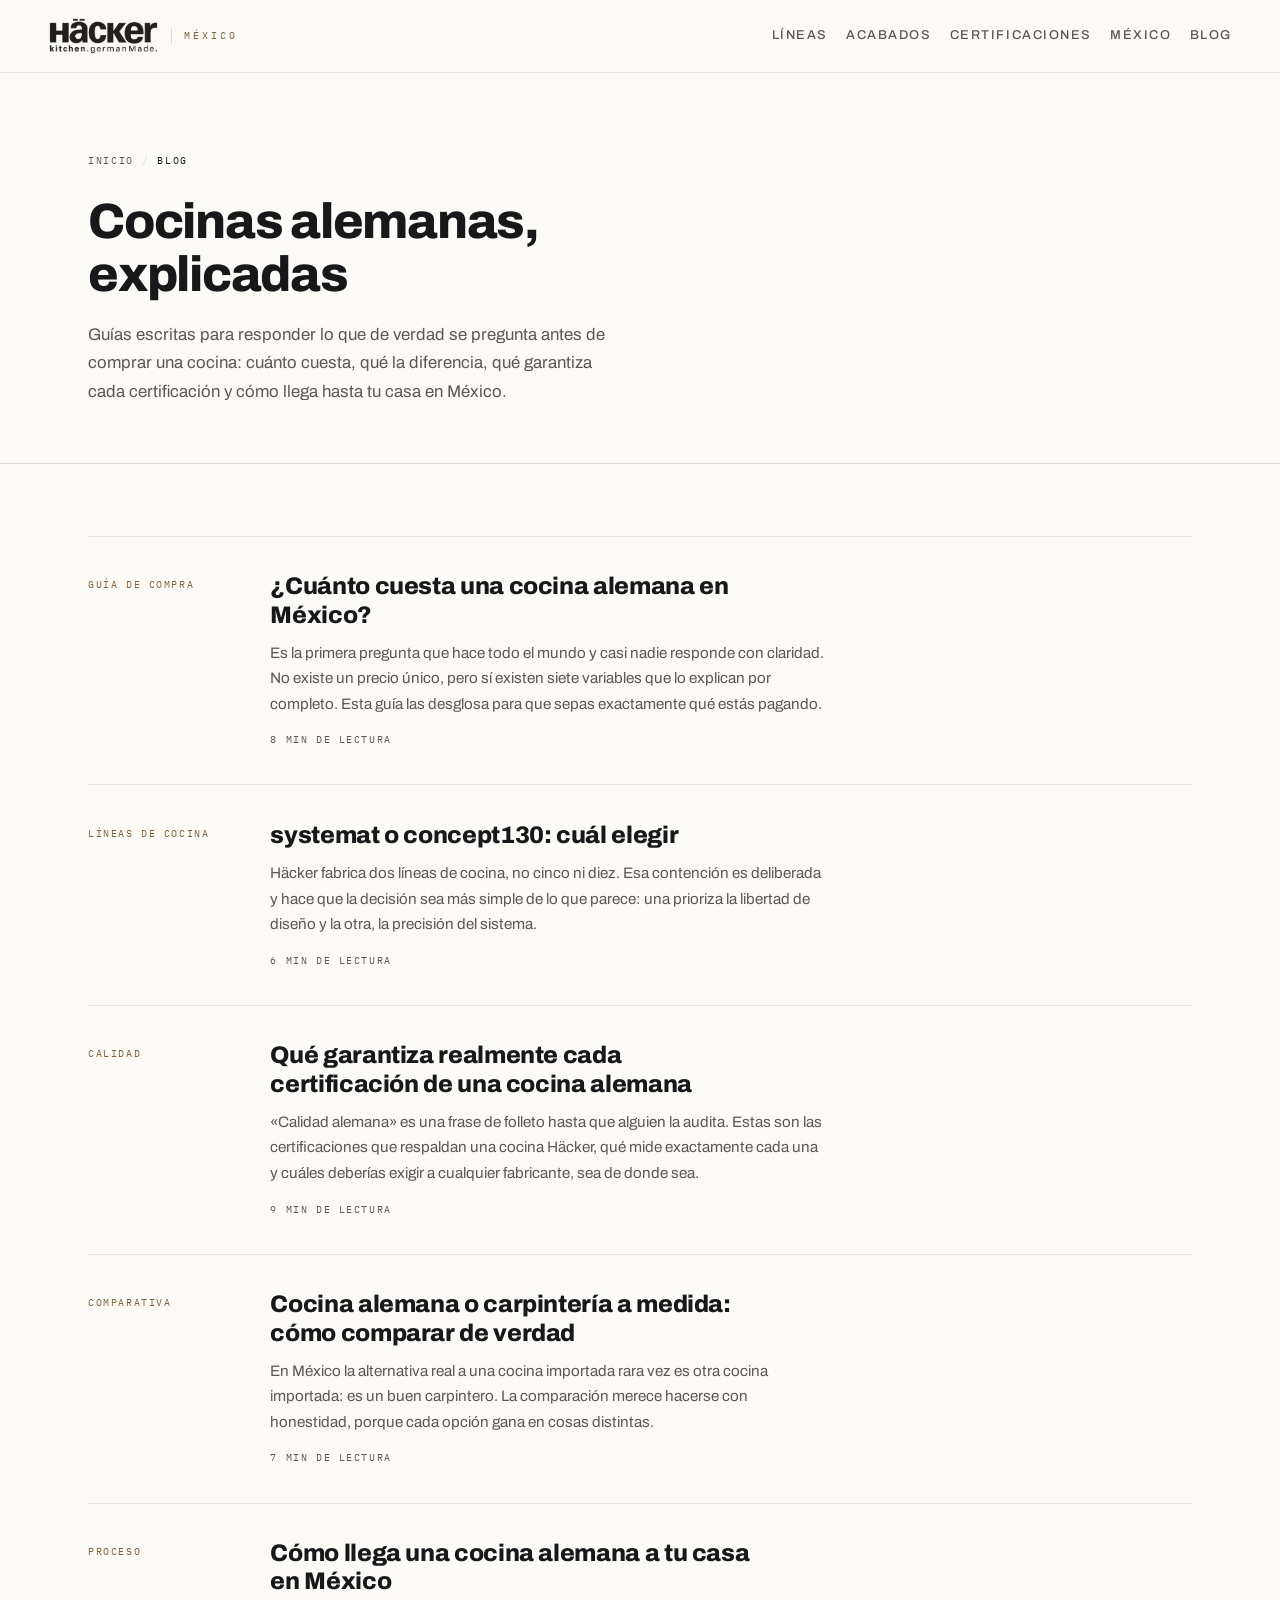
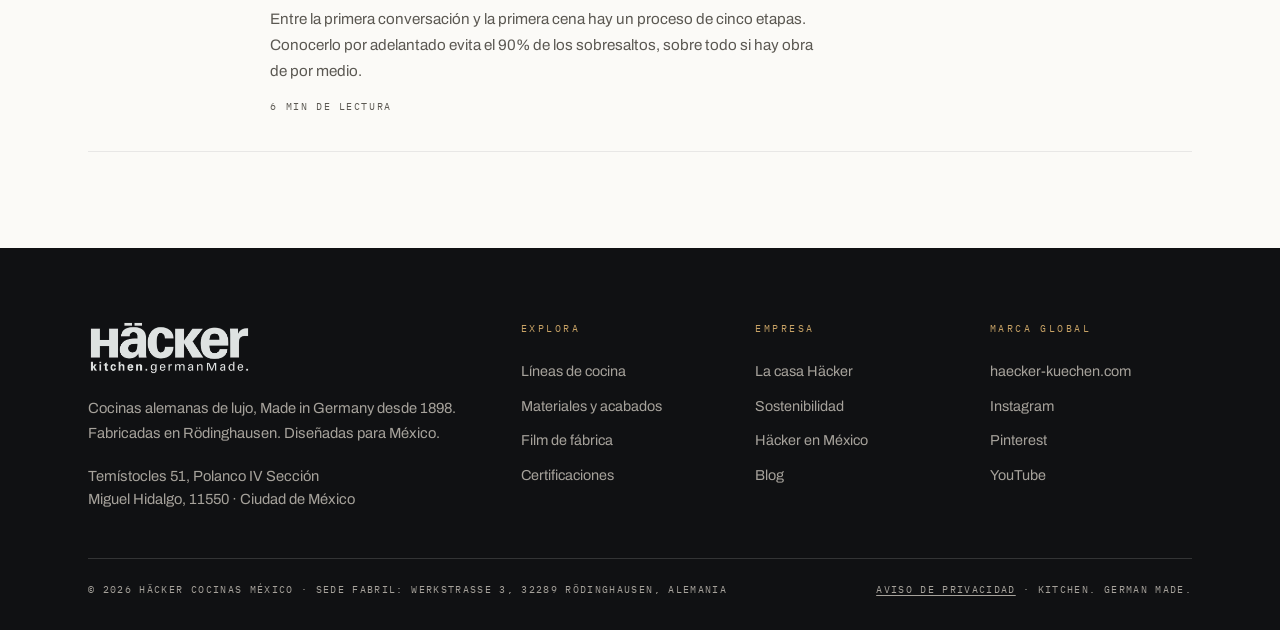
==== blog/index.html @ cb0da263 "0209-1204" ====
<!DOCTYPE html>
<html lang="es-MX">
<head>
  <meta charset="UTF-8">
  <meta name="viewport" content="width=device-width, initial-scale=1.0, viewport-fit=cover">

  <title>Blog | Cocinas alemanas en México — Häcker</title>
  <meta name="description" content="Guías sobre cocinas alemanas en México: precios, systemat vs concept130, certificaciones y el proceso de importación e instalación.">
  <meta name="robots" content="index, follow, max-image-preview:large, max-snippet:-1">
  <meta name="author" content="Häcker Cocinas México">
  <meta name="theme-color" content="#FBFAF7">
  <link rel="canonical" href="https://www.hackerkitchen.com.mx/blog/">
  <link rel="alternate" hreflang="es-MX" href="https://www.hackerkitchen.com.mx/blog/">

  <meta property="og:type" content="article">
  <meta property="og:locale" content="es_MX">
  <meta property="og:site_name" content="Häcker Cocinas México">
  <meta property="og:title" content="Blog | Cocinas alemanas en México — Häcker">
  <meta property="og:description" content="Guías sobre cocinas alemanas en México: precios, systemat vs concept130, certificaciones y el proceso de importación e instalación.">
  <meta property="og:url" content="https://www.hackerkitchen.com.mx/blog/">
  <meta property="og:image" content="https://www.hackerkitchen.com.mx/assets/images/av5015_sandbeige_breccia_imperiale_1700x1200.jpg">
  <meta property="og:image:alt" content="Cocina alemana Häcker en beige arena con encimera de piedra">
  <meta name="twitter:card" content="summary_large_image">
  <meta name="twitter:title" content="Blog | Cocinas alemanas en México — Häcker">
  <meta name="twitter:description" content="Guías sobre cocinas alemanas en México: precios, systemat vs concept130, certificaciones y el proceso de importación e instalación.">
  <meta name="twitter:image" content="https://www.hackerkitchen.com.mx/assets/images/av5015_sandbeige_breccia_imperiale_1700x1200.jpg">

  <link rel="preconnect" href="https://fonts.googleapis.com">
  <link rel="preconnect" href="https://fonts.gstatic.com" crossorigin>
  <link rel="preload" as="style" href="https://fonts.googleapis.com/css2?family=Archivo:wght@400;500;700;800&family=Cormorant+Garamond:ital,wght@1,500&family=IBM+Plex+Mono:wght@400;500&display=swap">
  <link rel="stylesheet" media="print" onload="this.media='all';this.onload=null" href="https://fonts.googleapis.com/css2?family=Archivo:wght@400;500;700;800&family=Cormorant+Garamond:ital,wght@1,500&family=IBM+Plex+Mono:wght@400;500&display=swap">
  <noscript><link rel="stylesheet" href="https://fonts.googleapis.com/css2?family=Archivo:wght@400;500;700;800&family=Cormorant+Garamond:ital,wght@1,500&family=IBM+Plex+Mono:wght@400;500&display=swap"></noscript>
  <link rel="stylesheet" href="/css/styles.css">

  <link rel="icon" href="/favicon.ico" sizes="32x32">
  <link rel="icon" type="image/svg+xml" href="/assets/icons/favicon.svg">
  <link rel="apple-touch-icon" href="/apple-touch-icon.png">
  <link rel="manifest" href="/site.webmanifest">

  <script type="application/ld+json">
  {
    "@context": "https://schema.org",
    "@graph": [
      {
        "@type": "Blog",
        "@id": "https://www.hackerkitchen.com.mx/blog/#blog",
        "url": "https://www.hackerkitchen.com.mx/blog/",
        "name": "Blog · Häcker Cocinas México",
        "description": "Guías sobre cocinas alemanas en México: precios, líneas, certificaciones, comparativas y proceso de importación e instalación.",
        "inLanguage": "es-MX",
        "publisher": {
          "@id": "https://www.hackerkitchen.com.mx/#organizacion"
        },
        "blogPost": [
          {
            "@type": "BlogPosting",
            "@id": "https://www.hackerkitchen.com.mx/blog/cuanto-cuesta-una-cocina-alemana-en-mexico.html#articulo",
            "headline": "¿Cuánto cuesta una cocina alemana en México?",
            "description": "Los 7 factores que fijan el precio de una cocina alemana en México: frentes, cuerpos, herrajes, encimera, electrodomésticos e instalación.",
            "datePublished": "2026-07-17",
            "url": "https://www.hackerkitchen.com.mx/blog/cuanto-cuesta-una-cocina-alemana-en-mexico.html"
          },
          {
            "@type": "BlogPosting",
            "@id": "https://www.hackerkitchen.com.mx/blog/systemat-o-concept130.html#articulo",
            "headline": "systemat o concept130: cuál elegir",
            "description": "systemat es la línea arquitectónica de máxima personalización; concept130 se planifica sobre retícula de 130 mm. Comparación de las dos líneas Häcker.",
            "datePublished": "2026-07-17",
            "url": "https://www.hackerkitchen.com.mx/blog/systemat-o-concept130.html"
          },
          {
            "@type": "BlogPosting",
            "@id": "https://www.hackerkitchen.com.mx/blog/certificaciones-cocina-alemana.html#articulo",
            "headline": "Qué garantiza realmente cada certificación de una cocina alemana",
            "description": "ISO 9001, TÜV GS, Goldenes M, RAL Made in Germany, PEFC, PURemission. Qué mide cada sello, quién lo emite y por qué importa al comprar una cocina en México.",
            "datePublished": "2026-07-17",
            "url": "https://www.hackerkitchen.com.mx/blog/certificaciones-cocina-alemana.html"
          },
          {
            "@type": "BlogPosting",
            "@id": "https://www.hackerkitchen.com.mx/blog/cocina-alemana-vs-carpinteria-a-medida.html#articulo",
            "headline": "Cocina alemana o carpintería a medida: cómo comparar de verdad",
            "description": "Cocina modular alemana certificada o carpintería a medida en México: precisión, materiales, plazos y garantía. Cuándo conviene cada una.",
            "datePublished": "2026-07-17",
            "url": "https://www.hackerkitchen.com.mx/blog/cocina-alemana-vs-carpinteria-a-medida.html"
          },
          {
            "@type": "BlogPosting",
            "@id": "https://www.hackerkitchen.com.mx/blog/proceso-cocina-alemana-mexico.html#articulo",
            "headline": "Cómo llega una cocina alemana a tu casa en México",
            "description": "Las cinco etapas de un proyecto de cocina Häcker en México: asesoría y diseño 3D, pedido, fabricación en Alemania, importación e instalación milimétrica.",
            "datePublished": "2026-07-17",
            "url": "https://www.hackerkitchen.com.mx/blog/proceso-cocina-alemana-mexico.html"
          }
        ]
      },
      {
        "@type": "BreadcrumbList",
        "@id": "https://www.hackerkitchen.com.mx/blog/#migas",
        "itemListElement": [
          {
            "@type": "ListItem",
            "position": 1,
            "name": "Inicio",
            "item": "https://www.hackerkitchen.com.mx/"
          },
          {
            "@type": "ListItem",
            "position": 2,
            "name": "Blog",
            "item": "https://www.hackerkitchen.com.mx/blog/"
          }
        ]
      }
    ]
  }
  </script>
</head>

<body>

  <a class="skip-link" href="#contenido">Saltar al contenido</a>

  <header class="site-header is-scrolled" id="siteHeader">
    <div class="site-header__inner">
      <a class="brand" href="/" aria-label="Häcker Cocinas México — inicio">
        <img class="brand__logo" src="/assets/logos/hacker-logo.png" alt="Häcker kitchen. german Made. — logotipo" width="1233" height="423">
        <span class="brand__region mono">MÉXICO</span>
      </a>
      <nav class="site-nav" id="siteNav" aria-label="Navegación principal">
        <a href="/#lineas">Líneas</a>
        <a href="/#acabados">Acabados</a>
        <a href="/#certificaciones">Certificaciones</a>
        <a href="/#mexico">México</a>
        <a href="/blog/">Blog</a>
      </nav>
      <a class="btn btn--ink site-header__cta" href="/#contacto">Agenda tu asesoría</a>
      <button class="nav-toggle" id="navToggle" aria-label="Abrir menú" aria-expanded="false" aria-controls="siteNav">
        <span></span><span></span>
      </button>
    </div>
  </header>

  <main id="contenido">

    <section class="blog-head">
      <div class="wrap">
        <nav aria-label="Ruta de navegación">
          <ol class="breadcrumbs">
            <li><a href="/">Inicio</a></li>
            <li><span aria-current="page">Blog</span></li>
          </ol>
        </nav>
        <h1 class="blog-head__title">Cocinas alemanas, explicadas</h1>
        <p class="blog-head__lead">
          Guías escritas para responder lo que de verdad se pregunta antes de comprar una cocina:
          cuánto cuesta, qué la diferencia, qué garantiza cada certificación y cómo llega hasta
          tu casa en México.
        </p>
      </div>
    </section>

    <section class="blog-list">
      <div class="wrap">
        <div class="blog-list__grid">
          <article class="entry">
            <p class="entry__meta">GUÍA DE COMPRA</p>
            <div>
              <h2 class="entry__title"><a href="/blog/cuanto-cuesta-una-cocina-alemana-en-mexico.html">¿Cuánto cuesta una cocina alemana en México?</a></h2>
              <p class="entry__desc">Es la primera pregunta que hace todo el mundo y casi nadie responde con claridad. No existe un precio único, pero sí existen siete variables que lo explican por completo. Esta guía las desglosa para que sepas exactamente qué estás pagando.</p>
              <p class="entry__read">8 min de lectura</p>
            </div>
          </article>
          <article class="entry">
            <p class="entry__meta">LÍNEAS DE COCINA</p>
            <div>
              <h2 class="entry__title"><a href="/blog/systemat-o-concept130.html">systemat o concept130: cuál elegir</a></h2>
              <p class="entry__desc">Häcker fabrica dos líneas de cocina, no cinco ni diez. Esa contención es deliberada y hace que la decisión sea más simple de lo que parece: una prioriza la libertad de diseño y la otra, la precisión del sistema.</p>
              <p class="entry__read">6 min de lectura</p>
            </div>
          </article>
          <article class="entry">
            <p class="entry__meta">CALIDAD</p>
            <div>
              <h2 class="entry__title"><a href="/blog/certificaciones-cocina-alemana.html">Qué garantiza realmente cada certificación de una cocina alemana</a></h2>
              <p class="entry__desc">«Calidad alemana» es una frase de folleto hasta que alguien la audita. Estas son las certificaciones que respaldan una cocina Häcker, qué mide exactamente cada una y cuáles deberías exigir a cualquier fabricante, sea de donde sea.</p>
              <p class="entry__read">9 min de lectura</p>
            </div>
          </article>
          <article class="entry">
            <p class="entry__meta">COMPARATIVA</p>
            <div>
              <h2 class="entry__title"><a href="/blog/cocina-alemana-vs-carpinteria-a-medida.html">Cocina alemana o carpintería a medida: cómo comparar de verdad</a></h2>
              <p class="entry__desc">En México la alternativa real a una cocina importada rara vez es otra cocina importada: es un buen carpintero. La comparación merece hacerse con honestidad, porque cada opción gana en cosas distintas.</p>
              <p class="entry__read">7 min de lectura</p>
            </div>
          </article>
          <article class="entry">
            <p class="entry__meta">PROCESO</p>
            <div>
              <h2 class="entry__title"><a href="/blog/proceso-cocina-alemana-mexico.html">Cómo llega una cocina alemana a tu casa en México</a></h2>
              <p class="entry__desc">Entre la primera conversación y la primera cena hay un proceso de cinco etapas. Conocerlo por adelantado evita el 90% de los sobresaltos, sobre todo si hay obra de por medio.</p>
              <p class="entry__read">6 min de lectura</p>
            </div>
          </article>
        </div>
      </div>
    </section>

  </main>

  <footer class="site-footer">
    <div class="wrap">
      <div class="site-footer__top">
        <div class="site-footer__brand">
          <img class="site-footer__logo" src="/assets/logos/hacker-logo.png" alt="Häcker kitchen. german Made. — logotipo" loading="lazy" width="1233" height="423">
          <p>Cocinas alemanas de lujo, Made in Germany desde 1898.<br>Fabricadas en Rödinghausen. Diseñadas para México.</p>
          <p class="site-footer__address">Temístocles 51, Polanco IV Sección<br>Miguel Hidalgo, 11550 · Ciudad de México</p>
        </div>
        <nav class="site-footer__nav" aria-label="Navegación de pie de página">
          <div>
            <p class="mono footer-label">EXPLORA</p>
            <a href="/#lineas">Líneas de cocina</a>
            <a href="/#acabados">Materiales y acabados</a>
            <a href="/#film">Film de fábrica</a>
            <a href="/#certificaciones">Certificaciones</a>
          </div>
          <div>
            <p class="mono footer-label">EMPRESA</p>
            <a href="/#manifiesto">La casa Häcker</a>
            <a href="/#sostenibilidad">Sostenibilidad</a>
            <a href="/#mexico">Häcker en México</a>
            <a href="/blog/">Blog</a>
          </div>
          <div>
            <p class="mono footer-label">MARCA GLOBAL</p>
            <a href="https://www.haecker-kuechen.com/es/" target="_blank" rel="noopener">haecker-kuechen.com</a>
            <a href="https://www.instagram.com/haeckerkuechen/" target="_blank" rel="noopener">Instagram</a>
            <a href="https://www.pinterest.de/haeckerkuechen/" target="_blank" rel="noopener">Pinterest</a>
            <a href="https://www.youtube.com/channel/UCLhVb-wuSguLFLpVPP7nQXw" target="_blank" rel="noopener">YouTube</a>
          </div>
        </nav>
      </div>
      <div class="site-footer__bottom">
        <p class="mono">© <span id="year">2026</span> HÄCKER COCINAS MÉXICO · SEDE FABRIL: WERKSTRASSE 3, 32289 RÖDINGHAUSEN, ALEMANIA</p>
        <p class="mono"><a href="/aviso-de-privacidad.html">AVISO DE PRIVACIDAD</a> · KITCHEN. GERMAN MADE.</p>
      </div>
    </div>
  </footer>

  <script src="/js/main.js" defer></script>
</body>
</html>
---- css/styles.css ----
/* ==========================================================================
   HÄCKER COCINAS MÉXICO — Sistema de diseño v2 «Showroom»
   Base blanca y aérea como la marca. El video, el film y el footer son
   los únicos momentos oscuros. Un solo acento: bronce systemat.
   Tipos: Archivo (titulares/texto) · Cormorant Garamond (una voz editorial)
          · IBM Plex Mono (datos técnicos)
   ========================================================================== */

:root {
  --paper: #FBFAF7;
  --porcelain: #F1EDE6;
  --carbon: #101113;
  --carbon-soft: #17181B;
  --ink: #17181A;
  --ink-soft: #5B5852;
  --bronze: #9C7A4B;
  --bronze-deep: #7E6139;
  --text-light: #ECE9E3;
  --text-light-dim: #A6A29B;
  --line: rgba(23, 24, 26, 0.14);
  --line-soft: rgba(23, 24, 26, 0.08);
  --line-dark: rgba(236, 233, 227, 0.16);

  --font-display: "Archivo", "Helvetica Neue", Arial, sans-serif;
  --font-serif: "Cormorant Garamond", Georgia, serif;
  --font-mono: "IBM Plex Mono", "Courier New", monospace;

  --wrap: 1200px;
  --gutter: clamp(1.25rem, 4vw, 3rem);
  --header-h: 72px;

  --ease-out: cubic-bezier(0.19, 1, 0.22, 1);
}

/* ---------- Reset ---------- */
*, *::before, *::after { box-sizing: border-box; margin: 0; padding: 0; }

html {
  scroll-behavior: smooth;
  scroll-padding-top: calc(var(--header-h) + 16px);
  -webkit-text-size-adjust: 100%;
}

body {
  background: var(--paper);
  color: var(--ink);
  font-family: var(--font-display);
  font-weight: 400;
  font-size: 1rem;
  line-height: 1.7;
  overflow-x: hidden;
}

img, video { max-width: 100%; display: block; height: auto; }
a { color: inherit; text-decoration: none; }
button { font: inherit; color: inherit; background: none; border: none; cursor: pointer; }
ul { list-style: none; }

/* Anillo de doble capa: el halo claro garantiza visibilidad sobre
   fotogramas de video y fotos de tono medio (WCAG 1.4.11 / 2.4.7) */
:focus-visible {
  outline: 2px solid var(--bronze-deep);
  outline-offset: 3px;
  box-shadow: 0 0 0 5px rgba(251, 250, 247, 0.95);
}

/* Sobre superficies oscuras el halo se invierte */
.hero :focus-visible,
.film :focus-visible,
.site-footer :focus-visible {
  outline-color: #C9A567;
  box-shadow: 0 0 0 5px rgba(16, 17, 19, 0.9);
}

/* Utilidad para texto solo de lectores de pantalla */
.sr-only {
  position: absolute;
  width: 1px;
  height: 1px;
  padding: 0;
  margin: -1px;
  overflow: hidden;
  clip: rect(0 0 0 0);
  clip-path: inset(50%);
  white-space: nowrap;
  border: 0;
}

/* Enlace de salto al contenido (WCAG 2.4.1) */
.skip-link {
  position: absolute;
  left: -9999px;
  top: 0;
  z-index: 200;
  background: var(--ink);
  color: var(--paper);
  padding: 0.9rem 1.4rem;
  font-family: var(--font-mono);
  font-size: 0.7rem;
  letter-spacing: 0.14em;
  text-transform: uppercase;
}

.skip-link:focus { left: 0; }

::selection { background: var(--ink); color: var(--paper); }

.mono {
  font-family: var(--font-mono);
  letter-spacing: 0.08em;
}

/* ---------- Header ---------- */
.site-header {
  position: fixed;
  top: 0;
  left: 0;
  right: 0;
  z-index: 100;
  background: rgba(251, 250, 247, 0.92);
  backdrop-filter: blur(12px);
  -webkit-backdrop-filter: blur(12px);
  border-bottom: 1px solid var(--line-soft);
  transition: box-shadow 0.35s ease;
}

.site-header.is-scrolled {
  box-shadow: 0 1px 0 var(--line), 0 8px 24px rgba(23, 24, 26, 0.05);
}

.site-header__inner {
  max-width: calc(var(--wrap) + 6rem);
  margin: 0 auto;
  padding: 0 var(--gutter);
  height: var(--header-h);
  display: flex;
  align-items: center;
  gap: 2rem;
}

.brand {
  display: flex;
  align-items: center;
  gap: 0.75rem;
}

.brand__logo {
  width: auto;
  height: 38px;
  /* El logo es negro sobre blanco: multiply funde el fondo con el header claro */
  mix-blend-mode: multiply;
}

.brand__region {
  font-size: 0.62rem;
  letter-spacing: 0.3em;
  color: var(--bronze-deep);
  border-left: 1px solid var(--line);
  padding-left: 0.75rem;
}

.site-nav {
  display: flex;
  gap: 1.8rem;
  margin-left: auto;
}

.site-nav a {
  font-size: 0.8rem;
  font-weight: 500;
  letter-spacing: 0.12em;
  text-transform: uppercase;
  color: var(--ink-soft);
  transition: color 0.25s ease;
  position: relative;
  padding: 0.3rem 0;
}

.site-nav a::after {
  content: "";
  position: absolute;
  left: 0;
  bottom: 0;
  width: 100%;
  height: 1px;
  background: var(--ink);
  transform: scaleX(0);
  transform-origin: right;
  transition: transform 0.35s var(--ease-out);
}

.site-nav a:hover { color: var(--ink); }
.site-nav a:hover::after { transform: scaleX(1); transform-origin: left; }

.nav-toggle {
  display: none;
  width: 44px;
  height: 44px;
  flex-direction: column;
  justify-content: center;
  align-items: center;
  gap: 7px;
  margin-left: auto;
}

.nav-toggle span {
  display: block;
  width: 24px;
  height: 2px;
  background: var(--ink);
  transition: transform 0.3s ease;
}

.nav-toggle[aria-expanded="true"] span:first-child { transform: translateY(4.5px) rotate(45deg); }
.nav-toggle[aria-expanded="true"] span:last-child { transform: translateY(-4.5px) rotate(-45deg); }

/* ---------- Botones ---------- */
.btn {
  display: inline-flex;
  align-items: center;
  justify-content: center;
  gap: 0.6rem;
  padding: 0.98rem 2rem;
  font-size: 0.78rem;
  font-weight: 700;
  letter-spacing: 0.15em;
  text-transform: uppercase;
  border: 1px solid transparent;
  transition: background 0.35s ease, color 0.35s ease, border-color 0.35s ease, transform 0.4s var(--ease-out);
  white-space: nowrap;
}

.btn--ink { background: var(--ink); color: var(--paper); }
.btn--ink:hover { background: var(--bronze-deep); transform: translateY(-2px); }

.btn--light { background: var(--paper); color: var(--ink); }
.btn--light:hover { background: #fff; transform: translateY(-2px); }

.btn--outline-ink { border-color: var(--line); color: var(--ink); }
.btn--outline-ink:hover { border-color: var(--ink); background: var(--porcelain); transform: translateY(-2px); }

.btn--outline-light { border-color: rgba(251, 250, 247, 0.5); color: var(--paper); }
.btn--outline-light:hover { border-color: var(--paper); background: rgba(251, 250, 247, 0.12); transform: translateY(-2px); }

.btn svg { transition: transform 0.4s var(--ease-out); }
.btn:hover svg { transform: translateX(3px); }

.btn--lg { padding: 1.1rem 2.4rem; }

.site-header__cta { padding: 0.65rem 1.3rem; font-size: 0.72rem; }

/* ---------- Hero · proceso Häcker ---------- */
.hero {
  --hero-progress: 0;
  position: relative;
  margin-top: var(--header-h);
  isolation: isolate;
  background: #0c0d0e;
}

.hero__track { height: 470vh; }

.hero__pin {
  position: sticky;
  top: var(--header-h);
  height: calc(100svh - var(--header-h));
  min-height: 620px;
  overflow: hidden;
  background: #0c0d0e;
  color: var(--paper);
}

.hero__media {
  position: absolute;
  inset: 0;
  z-index: 0;
  overflow: hidden;
  background: #0c0d0e;
}

.hero__scene {
  position: absolute;
  inset: 0;
  opacity: 0;
  will-change: opacity, transform, clip-path;
  transform: scale(1.018);
  transform-origin: center center;
}

.hero__scene:first-child { opacity: 1; }

.hero__scene img {
  width: 100%;
  height: 100%;
  object-fit: cover;
  object-position: center center;
}

.hero__scrim {
  position: absolute;
  inset: 0;
  z-index: 1;
  pointer-events: none;
  background:
    linear-gradient(90deg, rgba(7, 8, 9, calc(0.79 - var(--hero-final, 0) * 0.10)) 0%, rgba(7, 8, 9, calc(0.46 - var(--hero-final, 0) * 0.08)) 24%, rgba(7, 8, 9, 0.08) 52%, rgba(7, 8, 9, 0.10) 100%),
    linear-gradient(0deg, rgba(7, 8, 9, calc(0.42 - var(--hero-final, 0) * 0.06)) 0%, rgba(7, 8, 9, 0.04) 43%, rgba(7, 8, 9, 0.08) 100%);
}

.hero__story {
  position: absolute;
  z-index: 3;
  left: max(calc(var(--gutter) + 6.75rem), calc((100vw - var(--wrap)) / 2 + 7rem));
  bottom: clamp(4.2rem, 9vh, 6.5rem);
  width: min(43rem, calc(100vw - 18rem));
  min-height: 15rem;
  pointer-events: none;
}

.hero__copy {
  position: absolute;
  left: 0;
  bottom: 0;
  width: 100%;
  opacity: 0;
  transform: translateY(22px);
  visibility: hidden;
  transition: opacity 0.5s var(--ease-out), transform 0.6s var(--ease-out), visibility 0.5s;
}

.hero__copy.is-active {
  opacity: 1;
  transform: none;
  visibility: visible;
  pointer-events: auto;
}

.hero__eyebrow {
  display: flex;
  align-items: center;
  gap: 0.8rem;
  margin-bottom: 1.25rem;
  font-size: 0.66rem;
  letter-spacing: 0.24em;
  color: rgba(251, 250, 247, 0.9);
}

.hero__eyebrow::before {
  content: "";
  width: 30px;
  height: 1px;
  background: rgba(251, 250, 247, 0.62);
}

.hero__title {
  max-width: 12.5ch;
  color: #fff;
  font-family: var(--font-serif);
  font-size: clamp(3.1rem, 5.3vw, 5.6rem);
  line-height: 0.94;
  font-weight: 500;
  letter-spacing: -0.035em;
  text-wrap: balance;
}

.hero__title em {
  display: block;
  margin-top: 0.08em;
  color: #fff;
  font-style: italic;
  font-weight: 500;
  letter-spacing: -0.018em;
}

.hero__actions {
  margin-top: 2rem;
  display: flex;
  gap: 0.9rem;
  pointer-events: auto;
}

/* Rail editorial de las cuatro etapas */
.hero__steps {
  position: absolute;
  z-index: 4;
  left: max(var(--gutter), calc((100vw - var(--wrap)) / 2));
  top: 50%;
  transform: translateY(-50%);
  width: 5.1rem;
  display: flex;
  flex-direction: column;
  gap: 0;
  list-style: none;
}

.hero__steps li {
  position: relative;
  min-height: 5.2rem;
  padding: 0 0 1.1rem 1.05rem;
  border-left: 1px solid rgba(251, 250, 247, 0.22);
  color: rgba(251, 250, 247, 0.38);
  transition: color 0.35s ease, border-color 0.35s ease;
}

.hero__steps li:last-child { min-height: 2.9rem; }

.hero__steps li::before {
  content: "";
  position: absolute;
  left: -4px;
  top: 0.55rem;
  width: 7px;
  height: 7px;
  border-radius: 50%;
  border: 1px solid currentColor;
  background: transparent;
  transition: background 0.35s ease, transform 0.35s var(--ease-out), color 0.35s ease;
}

.hero__steps li span,
.hero__steps li small { display: block; }

.hero__steps li span {
  font-size: 1.25rem;
  line-height: 1.1;
  letter-spacing: 0.04em;
}

.hero__steps li small {
  margin-top: 0.3rem;
  font-size: 0.52rem;
  letter-spacing: 0.18em;
  line-height: 1.2;
}

.hero__steps li.is-done { color: rgba(251, 250, 247, 0.7); }
.hero__steps li.is-active {
  color: #fff;
  border-left-color: rgba(251, 250, 247, 0.5);
}
.hero__steps li.is-active::before {
  background: #fff;
  transform: scale(1.15);
}

.hero__progress {
  position: absolute;
  z-index: 4;
  left: max(var(--gutter), calc((100vw - var(--wrap)) / 2));
  bottom: 1.35rem;
  font-size: 0.58rem;
  letter-spacing: 0.18em;
  color: rgba(251, 250, 247, 0.72);
}

.hero__progress-sep { margin: 0 0.35rem; opacity: 0.5; }

.hero__cue {
  position: absolute;
  z-index: 4;
  right: max(var(--gutter), calc((100vw - var(--wrap)) / 2));
  bottom: 1.35rem;
  display: flex;
  align-items: center;
  gap: 0.8rem;
  font-size: 0.56rem;
  letter-spacing: 0.22em;
  color: rgba(251, 250, 247, 0.72);
  transition: opacity 0.45s ease;
}

.hero__cue.is-hidden { opacity: 0; }

.hero__cueline {
  position: relative;
  width: 42px;
  height: 1px;
  overflow: hidden;
  background: rgba(251, 250, 247, 0.28);
}

.hero__cueline::after {
  content: "";
  position: absolute;
  inset: 0;
  background: #fff;
  transform: translateX(-100%);
  animation: heroCueLine 1.8s var(--ease-out) infinite;
}

@keyframes heroCueLine {
  0% { transform: translateX(-100%); }
  65%, 100% { transform: translateX(100%); }
}

/* Móvil: assets portrait y recorrido más corto */
@media (max-width: 900px) {
  .hero__track { height: 360svh; }

  .hero__pin {
    min-height: 0;
    height: calc(100svh - var(--header-h));
  }

  .hero__scene img {
    object-position: center center;
  }

  .hero__scrim {
    background:
      linear-gradient(0deg, rgba(7, 8, 9, 0.78) 0%, rgba(7, 8, 9, 0.42) 30%, rgba(7, 8, 9, 0.04) 62%, rgba(7, 8, 9, 0.14) 100%);
  }

  .hero__story {
    left: var(--gutter);
    right: var(--gutter);
    bottom: clamp(4.5rem, 9vh, 6.2rem);
    width: auto;
    min-height: 12rem;
  }

  .hero__title {
    max-width: 10.5ch;
    font-size: clamp(2.65rem, 11.7vw, 4.2rem);
    line-height: 0.94;
  }

  .hero__eyebrow {
    margin-bottom: 0.9rem;
    font-size: 0.58rem;
  }

  .hero__steps {
    left: var(--gutter);
    right: var(--gutter);
    top: 1.15rem;
    width: auto;
    transform: none;
    flex-direction: row;
    justify-content: space-between;
    gap: 0.55rem;
  }

  .hero__steps li,
  .hero__steps li:last-child {
    flex: 1;
    min-height: 0;
    padding: 0.72rem 0 0 0;
    border-left: 0;
    border-top: 1px solid rgba(251, 250, 247, 0.22);
  }

  .hero__steps li::before {
    left: 0;
    top: -4px;
  }

  .hero__steps li span { font-size: 0.86rem; }
  .hero__steps li small { font-size: 0.42rem; letter-spacing: 0.12em; }

  .hero__progress {
    left: var(--gutter);
    bottom: 1.2rem;
  }

  .hero__cue {
    right: var(--gutter);
    bottom: 1.2rem;
    font-size: 0;
  }

  .hero__cue::before {
    content: "DESLIZA";
    font-size: 0.5rem;
    letter-spacing: 0.2em;
  }

  .hero__cueline { width: 28px; }
  .hero__actions { margin-top: 1.35rem; }
}

@media (max-width: 560px) {
  .hero__steps li small { display: none; }
  .hero__story { bottom: 4.5rem; }
  .hero__title { font-size: clamp(2.35rem, 11vw, 3.45rem); }
  .hero__actions .btn { width: auto; }
}

/* Movimiento reducido: una sola escena final, sin recorrido artificial */
.hero--reduced .hero__track { height: auto; }
.hero--reduced .hero__pin {
  position: relative;
  top: auto;
  min-height: calc(100svh - var(--header-h));
}
.hero--reduced .hero__scene { opacity: 0 !important; transform: none !important; }
.hero--reduced .hero__scene:last-child { opacity: 1 !important; }
.hero--reduced .hero__cue { display: none; }
.hero--reduced .hero__cueline::after { animation: none; }

/* ---------- Cifras ---------- */
.stats {
  border-bottom: 1px solid var(--line-soft);
  background: var(--paper);
}

.stats__grid {
  display: grid;
  grid-template-columns: repeat(4, 1fr);
}

.stat {
  padding: clamp(2rem, 4vw, 3rem) clamp(1.25rem, 2vw, 1.8rem);
  border-left: 1px solid var(--line-soft);
  display: grid;
  gap: 0.6rem;
  position: relative;
}

.stat::before {
  content: "";
  position: absolute;
  top: -1px;
  left: 0;
  width: 34px;
  height: 2px;
  background: var(--bronze);
  transform: scaleX(0);
  transform-origin: left;
  transition: transform 0.7s var(--ease-out);
}

.stat.is-visible::before { transform: scaleX(1); }
.stat:nth-child(2) { transition-delay: 0.07s; }
.stat:nth-child(3) { transition-delay: 0.14s; }
.stat:nth-child(4) { transition-delay: 0.21s; }
.stat:nth-child(2)::before { transition-delay: 0.2s; }
.stat:nth-child(3)::before { transition-delay: 0.3s; }
.stat:nth-child(4)::before { transition-delay: 0.4s; }

.stat:first-child { border-left: none; }

.stat__num {
  font-size: clamp(1.9rem, 3.4vw, 2.9rem);
  font-weight: 400;
  color: var(--ink);
  letter-spacing: -0.01em;
  line-height: 1;
  font-variant-numeric: tabular-nums;
}

.stat__label {
  font-size: 0.72rem;
  letter-spacing: 0.05em;
  color: var(--ink-soft);
  max-width: 24ch;
}

/* ---------- Estructura de secciones ---------- */
.section { padding: clamp(4.5rem, 9vw, 7.5rem) 0; }

.wrap {
  max-width: var(--wrap);
  margin: 0 auto;
  padding: 0 var(--gutter);
}

.wrap--narrow { max-width: 840px; }

.eyebrow {
  display: inline-flex;
  align-items: center;
  gap: 0.85rem;
  font-size: 0.66rem;
  letter-spacing: 0.28em;
  color: var(--bronze-deep);
  margin-bottom: 1.5rem;
}

.eyebrow::before {
  content: "";
  width: 30px;
  height: 1px;
  background: currentColor;
  opacity: 0.55;
}

.section__title {
  font-weight: 800;
  font-size: clamp(1.8rem, 3.6vw, 2.8rem);
  line-height: 1.12;
  letter-spacing: -0.015em;
  max-width: 24ch;
  text-wrap: balance;
}

.section__lead {
  margin-top: 1.3rem;
  max-width: 42rem;
  color: var(--ink-soft);
  font-size: 1.05rem;
}

.section--porcelain { background: var(--porcelain); }

/* Secciones oscuras (film) */
.film {
  background: var(--carbon);
  color: var(--text-light);
}

.film .section__lead { color: var(--text-light-dim); }
.film .eyebrow { color: #C7A265; }
.film ::selection { background: var(--paper); color: var(--carbon); }

/* Revelado al hacer scroll */
[data-reveal] {
  opacity: 0;
  transform: translateY(22px);
  transition: opacity 0.8s var(--ease-out), transform 0.85s var(--ease-out);
}

[data-reveal].is-visible { opacity: 1; transform: none; }

/* ---------- Manifiesto ---------- */
.manifesto__definition {
  margin-top: 1.4rem;
  max-width: 60ch;
  font-size: 1.05rem;
  color: var(--ink-soft);
}

.manifesto__definition strong { color: var(--ink); font-weight: 700; }

.manifesto__quote {
  position: relative;
  font-family: var(--font-serif);
  font-style: italic;
  font-weight: 500;
  font-size: clamp(1.7rem, 3.5vw, 2.85rem);
  line-height: 1.26;
  max-width: 26ch;
  margin-bottom: clamp(2.5rem, 6vw, 4rem);
  padding-top: 2.2rem;
  text-wrap: balance;
}

.manifesto__quote::before {
  content: "";
  position: absolute;
  top: 0;
  left: 0;
  width: 48px;
  height: 2px;
  background: var(--bronze);
}

.manifesto__quote em { color: var(--bronze-deep); }

.manifesto__grid {
  display: grid;
  grid-template-columns: 1.05fr 1fr;
  gap: clamp(2rem, 5vw, 4.5rem);
  align-items: start;
}

.manifesto__figure img {
  aspect-ratio: 4 / 3;
  object-fit: cover;
}

.manifesto__figure figcaption,
.sustain__figure figcaption {
  font-size: 0.62rem;
  color: var(--ink-soft);
  padding-top: 0.7rem;
  letter-spacing: 0.14em;
}

.manifesto__text p { margin-bottom: 1.2rem; color: var(--ink-soft); }
.manifesto__text strong { color: var(--ink); font-weight: 700; }

.manifesto__values {
  margin-top: 1.8rem;
  border-top: 1px solid var(--line);
}

.manifesto__values li {
  padding: 0.95rem 0;
  border-bottom: 1px solid var(--line);
  color: var(--ink-soft);
  font-size: 0.95rem;
}

.manifesto__values strong {
  display: inline-block;
  color: var(--ink);
  text-transform: uppercase;
  letter-spacing: 0.1em;
  font-size: 0.78rem;
  min-width: 9.5rem;
}

/* ---------- Colecciones ---------- */
.collection-list {
  margin-top: clamp(2.8rem, 6vw, 4.5rem);
  display: grid;
  gap: clamp(3rem, 7vw, 5.5rem);
}

.collection {
  display: grid;
  grid-template-columns: 1.25fr 1fr;
  gap: clamp(1.8rem, 4vw, 3.5rem);
  align-items: center;
}

.collection--flip .collection__media { order: 2; }
.collection--flip .collection__body { order: 1; }

.collection__media {
  display: block;
  overflow: hidden;
}

.collection__media img {
  aspect-ratio: 17 / 12;
  object-fit: cover;
  width: 100%;
  transition: transform 1.3s var(--ease-out);
}

.collection__media:hover img { transform: scale(1.04); }

.collection__index {
  display: inline-flex;
  align-items: center;
  gap: 0.6rem;
  font-size: 0.66rem;
  letter-spacing: 0.2em;
  color: var(--bronze-deep);
  margin-bottom: 1rem;
}

.collection__index::before {
  content: "";
  width: 22px;
  height: 1px;
  background: currentColor;
  opacity: 0.55;
}

.collection__name {
  font-weight: 800;
  font-size: clamp(1.6rem, 3vw, 2.2rem);
  line-height: 1.05;
  letter-spacing: -0.01em;
}

.collection__tag {
  font-family: var(--font-serif);
  font-style: italic;
  font-size: 1.25rem;
  color: var(--bronze-deep);
  margin: 0.4rem 0 1rem;
}

.collection__desc { color: var(--ink-soft); max-width: 42ch; }

.collection__specs {
  margin-top: 1.4rem;
  display: flex;
  flex-wrap: wrap;
  gap: 0.5rem;
}

.collection__specs li {
  font-size: 0.6rem;
  letter-spacing: 0.14em;
  border: 1px solid var(--line);
  padding: 0.4rem 0.7rem;
  color: var(--ink-soft);
  background: var(--paper);
}

/* ---------- Tabla comparativa ---------- */
.compare {
  margin-top: clamp(3rem, 6vw, 4.5rem);
  padding-top: clamp(2rem, 4vw, 3rem);
  border-top: 1px solid var(--line);
}

.compare__title {
  font-weight: 800;
  font-size: clamp(1.25rem, 2.2vw, 1.6rem);
  letter-spacing: -0.01em;
  margin-bottom: 1.5rem;
}

/* La tabla desborda dentro de su propio contenedor, nunca la página */
.compare__scroll { overflow-x: auto; }

.compare__table {
  width: 100%;
  min-width: 580px;
  border-collapse: collapse;
  font-size: 0.92rem;
}

.compare__table caption { text-align: left; }

.compare__table th,
.compare__table td {
  text-align: left;
  padding: 0.95rem 1.1rem;
  border-bottom: 1px solid var(--line);
  vertical-align: top;
}

.compare__table thead th {
  font-family: var(--font-mono);
  font-size: 0.66rem;
  letter-spacing: 0.18em;
  text-transform: uppercase;
  color: var(--bronze-deep);
  border-bottom-color: var(--ink);
  padding-bottom: 0.8rem;
}

.compare__table tbody th {
  font-weight: 700;
  color: var(--ink);
  width: 26%;
}

.compare__table td { color: var(--ink-soft); }

.compare__table tbody tr:last-child th,
.compare__table tbody tr:last-child td { border-bottom: none; }

/* ---------- Acabados ---------- */
.finishes__gallery {
  margin-top: clamp(2.5rem, 5vw, 3.5rem);
  display: flex;
  gap: 1rem;
  overflow-x: auto;
  padding: 0 var(--gutter) 1.2rem;
  scroll-snap-type: x mandatory;
  scrollbar-width: thin;
  scrollbar-color: var(--bronze) transparent;
}

.finishes__gallery figure {
  flex: 0 0 auto;
  width: clamp(240px, 30vw, 400px);
  scroll-snap-align: start;
}

.finishes__gallery img {
  width: 100%;
  aspect-ratio: 4 / 5;
  object-fit: cover;
}

.finishes__gallery figcaption {
  font-size: 0.6rem;
  letter-spacing: 0.16em;
  color: var(--ink-soft);
  padding-top: 0.6rem;
}

.finishes__chips {
  display: flex;
  flex-wrap: wrap;
  gap: 0.6rem;
  padding-top: 1.8rem;
}

.chip {
  display: inline-flex;
  align-items: center;
  gap: 0.55rem;
  font-size: 0.78rem;
  letter-spacing: 0.04em;
  border: 1px solid var(--line);
  padding: 0.5rem 0.9rem;
  color: var(--ink-soft);
  transition: border-color 0.3s ease, color 0.3s ease;
}

.chip::before {
  content: "";
  width: 13px;
  height: 13px;
  border-radius: 50%;
  background: var(--sw, #ccc);
  box-shadow: inset 0 0 0 1px rgba(0, 0, 0, 0.14);
}

.chip:hover { border-color: var(--bronze-deep); color: var(--ink); }

/* ---------- Film ---------- */
.film__player {
  position: relative;
  margin-top: clamp(2.5rem, 5vw, 3.5rem);
  overflow: hidden;
}

.film__player video {
  width: 100%;
  aspect-ratio: 16 / 9;
  object-fit: cover;
  background: #000;
}

.film__play {
  position: absolute;
  inset: 0;
  margin: auto;
  width: 92px;
  height: 92px;
  border-radius: 50%;
  border: 1px solid rgba(236, 233, 227, 0.5);
  background: rgba(10, 11, 12, 0.5);
  backdrop-filter: blur(6px);
  -webkit-backdrop-filter: blur(6px);
  color: var(--paper);
  display: grid;
  place-items: center;
  transition: transform 0.4s var(--ease-out), background 0.3s ease, opacity 0.4s ease;
}

.film__play svg { margin-left: 5px; }
.film__play:hover { transform: scale(1.06); background: rgba(10, 11, 12, 0.72); }
/* visibility retira además el botón del orden de tabulación (WCAG 2.4.7) */
.film__player.is-playing .film__play { opacity: 0; pointer-events: none; visibility: hidden; }

.film__badge {
  position: absolute;
  top: 1rem;
  left: 1rem;
  font-size: 0.6rem;
  letter-spacing: 0.2em;
  color: var(--text-light);
  background: rgba(10, 11, 12, 0.78);
  padding: 0.45rem 0.8rem;
  pointer-events: none;
}

.film__extra {
  margin-top: 1.4rem;
  display: grid;
  grid-template-columns: 1fr 1fr;
  gap: 1rem;
}

.yt-card {
  position: relative;
  display: block;
  overflow: hidden;
  aspect-ratio: 16 / 9;
}

.yt-card img {
  width: 100%;
  height: 100%;
  object-fit: cover;
  filter: saturate(0.85) brightness(0.75);
  transition: transform 0.8s var(--ease-out), filter 0.5s ease;
}

.yt-card:hover img { transform: scale(1.04); filter: saturate(1) brightness(0.92); }

.yt-card__play {
  position: absolute;
  inset: 0;
  margin: auto;
  width: 52px;
  height: 52px;
  border-radius: 50%;
  border: 1px solid rgba(236, 233, 227, 0.55);
  background: rgba(10, 11, 12, 0.5);
}

.yt-card__play::after {
  content: "";
  position: absolute;
  inset: 0;
  margin: auto;
  width: 0;
  height: 0;
  border-left: 11px solid var(--paper);
  border-top: 6.5px solid transparent;
  border-bottom: 6.5px solid transparent;
  transform: translateX(2px);
}

.yt-card__title {
  position: absolute;
  left: 0;
  right: 0;
  bottom: 0;
  padding: 2.2rem 1rem 0.9rem;
  font-size: 0.8rem;
  letter-spacing: 0.04em;
  color: var(--text-light);
  background: linear-gradient(to top, rgba(10, 11, 12, 0.88), transparent);
}

.yt-card iframe {
  position: absolute;
  inset: 0;
  width: 100%;
  height: 100%;
  border: 0;
}

/* ---------- Certificaciones ---------- */
.certs__group { margin-top: clamp(2.6rem, 5vw, 4rem); }

.certs__heading {
  display: flex;
  align-items: center;
  gap: 1rem;
  font-size: 0.68rem;
  letter-spacing: 0.24em;
  color: var(--bronze-deep);
  margin-bottom: 1.5rem;
}

.certs__heading::after {
  content: "";
  flex: 1;
  height: 1px;
  background: var(--line);
}

.certs__grid {
  display: grid;
  grid-template-columns: repeat(auto-fill, minmax(min(255px, 100%), 1fr));
  gap: 1px;
  background: var(--line-soft);
  border: 1px solid var(--line-soft);
}

.certs__grid--two { grid-template-columns: repeat(auto-fill, minmax(min(320px, 100%), 1fr)); }

.cert {
  background: var(--paper);
  padding: 1.7rem 1.5rem;
  display: grid;
  grid-template-columns: 60px 1fr;
  grid-template-rows: auto auto;
  column-gap: 1.15rem;
  row-gap: 0.4rem;
  align-items: center;
  position: relative;
  transition: background 0.35s ease;
}

.cert::after {
  content: "";
  position: absolute;
  left: 0;
  top: 0;
  bottom: 0;
  width: 2px;
  background: var(--bronze);
  transform: scaleY(0);
  transform-origin: top;
  transition: transform 0.4s var(--ease-out);
}

.cert:hover { background: #fff; }
.cert:hover::after { transform: scaleY(1); }

.cert img {
  grid-row: 1 / 3;
  width: 60px;
  height: 60px;
  object-fit: contain;
  mix-blend-mode: multiply;
}

.cert h4 {
  font-weight: 700;
  font-size: 0.92rem;
  letter-spacing: 0.02em;
  align-self: end;
}

.cert p {
  font-size: 0.84rem;
  color: var(--ink-soft);
  line-height: 1.55;
  align-self: start;
}

.certs__note {
  margin-top: 2.8rem;
  padding-top: 2.2rem;
  border-top: 1px solid var(--line);
  font-family: var(--font-serif);
  font-style: italic;
  font-size: clamp(1.3rem, 2.2vw, 1.65rem);
  line-height: 1.5;
  max-width: 46ch;
  color: var(--ink);
}

/* ---------- Sostenibilidad ---------- */
.sustain__grid {
  margin-top: clamp(2.5rem, 5vw, 3.5rem);
  display: grid;
  grid-template-columns: 1.15fr 1fr;
  gap: clamp(2rem, 5vw, 4.5rem);
  align-items: start;
}

.sustain__text p { color: var(--ink-soft); margin-bottom: 1.2rem; max-width: 56ch; }
.sustain__text strong { color: var(--ink); }

.sustain__pillars {
  margin-top: 2rem;
  display: grid;
  grid-template-columns: repeat(3, 1fr);
  gap: 1px;
  background: var(--line);
  border: 1px solid var(--line);
}

.pillar { background: var(--paper); padding: 1.3rem 1.1rem; }
.pillar .mono { font-size: 0.62rem; color: var(--bronze-deep); }
.pillar h3 {
  font-weight: 700;
  font-size: 0.95rem;
  margin: 0.45rem 0 0.35rem;
}
.pillar p { font-size: 0.82rem; color: var(--ink-soft); margin: 0; }

.sustain__figure img {
  aspect-ratio: 1;
  object-fit: cover;
}

/* ---------- México ---------- */
.mexico__grid {
  margin-top: clamp(2.5rem, 5vw, 3.5rem);
  display: grid;
  grid-template-columns: 1.35fr 1fr;
  gap: clamp(2rem, 5vw, 4rem);
  align-items: start;
}

.step {
  display: grid;
  grid-template-columns: 56px 1fr;
  gap: 1.3rem;
  padding: 1.5rem 0;
  border-bottom: 1px solid var(--line);
}

.step:first-child { border-top: 1px solid var(--line); }

.step .mono {
  font-size: 1.3rem;
  color: var(--bronze-deep);
}

.step h3 {
  font-weight: 700;
  font-size: 1.05rem;
  margin-bottom: 0.3rem;
}

.step p { color: var(--ink-soft); font-size: 0.95rem; }

.mexico__cities {
  border: 1px solid var(--line);
  padding: 1.8rem 1.6rem;
  background: var(--porcelain);
  position: sticky;
  top: calc(var(--header-h) + 24px);
}

.mexico__cities h3 {
  font-size: 0.66rem;
  letter-spacing: 0.24em;
  color: var(--bronze-deep);
  margin-bottom: 1.2rem;
}

.mexico__cities ul {
  display: flex;
  flex-wrap: wrap;
  gap: 0.5rem;
}

.mexico__cities li {
  font-size: 0.82rem;
  letter-spacing: 0.03em;
  border: 1px solid var(--line);
  background: var(--paper);
  padding: 0.42rem 0.85rem;
  color: var(--ink-soft);
}

.mexico__cities-note {
  margin-top: 1.3rem;
  font-family: var(--font-serif);
  font-style: italic;
  font-size: 1.1rem;
  color: var(--ink-soft);
}

/* ---------- Actualidad ----------
   Módulo editorial, listo para recibir más entradas. Deliberadamente
   distinto de .collection para que nunca se lea como catálogo. */
.news { border-top: 1px solid var(--line-soft); }

.post {
  margin-top: clamp(2.5rem, 5vw, 3.5rem);
  display: grid;
  grid-template-columns: 1.15fr 1fr;
  gap: clamp(1.8rem, 4vw, 3.5rem);
  align-items: center;
}

.post__media {
  display: block;
  overflow: hidden;
}

.post__media img {
  width: 100%;
  aspect-ratio: 17 / 12;
  object-fit: cover;
  transition: transform 1.3s var(--ease-out);
}

.post__media:hover img { transform: scale(1.04); }

.post__meta {
  font-size: 0.64rem;
  letter-spacing: 0.24em;
  color: var(--bronze-deep);
  margin-bottom: 0.85rem;
}

.post__title {
  font-weight: 800;
  font-size: clamp(1.45rem, 2.5vw, 2rem);
  line-height: 1.14;
  letter-spacing: -0.01em;
  max-width: 20ch;
}

.post__desc {
  margin-top: 1rem;
  color: var(--ink-soft);
  max-width: 46ch;
}

.post__link {
  display: inline-flex;
  align-items: center;
  gap: 0.6rem;
  margin-top: 1.4rem;
  padding-bottom: 0.35rem;
  font-size: 0.76rem;
  font-weight: 700;
  letter-spacing: 0.12em;
  text-transform: uppercase;
  border-bottom: 1px solid var(--line);
  transition: color 0.3s ease, border-color 0.3s ease;
}

.post__link svg { transition: transform 0.35s var(--ease-out); }
.post__link:hover { color: var(--bronze-deep); border-color: var(--bronze-deep); }
.post__link:hover svg { transform: translateX(4px); }

/* ---------- Contacto ---------- */
.contact__grid {
  display: grid;
  grid-template-columns: 1fr 1.1fr;
  gap: clamp(2.5rem, 6vw, 5rem);
  align-items: start;
}

.contact__promises {
  margin-top: 1.8rem;
  border-top: 1px solid var(--line);
}

.contact__promises li {
  padding: 0.9rem 0 0.9rem 1.6rem;
  border-bottom: 1px solid var(--line);
  color: var(--ink-soft);
  font-size: 0.95rem;
  position: relative;
}

.contact__promises li::before {
  content: "";
  position: absolute;
  left: 0;
  top: 50%;
  width: 8px;
  height: 8px;
  transform: translateY(-50%);
  background: var(--bronze);
}

.contact__form {
  display: grid;
  grid-template-columns: 1fr 1fr;
  gap: 1.2rem;
  background: var(--paper);
  border: 1px solid var(--line);
  padding: clamp(1.6rem, 3.5vw, 2.4rem);
}

.field { display: grid; gap: 0.45rem; min-width: 0; }
.field--full { grid-column: 1 / -1; }

.field label {
  font-size: 0.66rem;
  font-family: var(--font-mono);
  letter-spacing: 0.14em;
  text-transform: uppercase;
  color: var(--ink-soft);
}

.field input,
.field select,
.field textarea {
  background: #fff;
  /* 3.2:1 sobre blanco: el borde es lo único que delimita el campo (WCAG 1.4.11) */
  border: 1px solid rgba(23, 24, 26, 0.48);
  color: var(--ink);
  padding: 0.82rem 1rem;
  font: inherit;
  font-size: 0.95rem;
  border-radius: 0;
  transition: border-color 0.3s ease;
  width: 100%;
  min-width: 0;
}

/* Opacidad alta para que el placeholder alcance 4.5:1 (WCAG 1.4.3) */
.field input::placeholder,
.field textarea::placeholder { color: rgba(91, 88, 82, 0.92); }

.field input:focus,
.field select:focus,
.field textarea:focus { border-color: var(--ink); }

/* El foco de teclado conserva su anillo (antes lo anulaba outline:none) */
.field input:focus-visible,
.field select:focus-visible,
.field textarea:focus-visible {
  outline: 2px solid var(--bronze-deep);
  outline-offset: 2px;
}

.field input[aria-invalid="true"],
.field textarea[aria-invalid="true"] { border-color: #A03A2B; }

.contact__req {
  font-size: 0.6rem;
  letter-spacing: 0.14em;
  color: var(--ink-soft);
  margin-top: -0.4rem;
}

.honeypot {
  position: absolute;
  left: -9999px;
  width: 1px;
  height: 1px;
  opacity: 0;
}

.field-consent {
  display: flex;
  align-items: flex-start;
  gap: 0.7rem;
  font-size: 0.85rem;
  line-height: 1.5;
  color: var(--ink-soft);
  cursor: pointer;
}

.field-consent input[type="checkbox"] {
  flex: 0 0 auto;
  width: 18px;
  height: 18px;
  margin-top: 0.15rem;
  accent-color: var(--bronze-deep);
}

.field-consent a {
  color: var(--ink);
  text-decoration: underline;
  text-underline-offset: 2px;
}

.field-consent a:hover { color: var(--bronze-deep); }

.field textarea { resize: vertical; min-height: 110px; }

.contact__hint {
  grid-column: 1 / -1;
  font-size: 0.7rem;
  color: var(--bronze-deep);
  min-height: 1.2em;
}

/* ---------- FAQ ---------- */
.faq__list { margin-top: clamp(2rem, 4vw, 3rem); border-top: 1px solid var(--line); }

.faq__item { border-bottom: 1px solid var(--line); }

.faq__item summary {
  list-style: none;
  cursor: pointer;
  display: flex;
  align-items: center;
  justify-content: space-between;
  gap: 1.5rem;
  padding: 1.3rem 0;
  font-weight: 700;
  font-size: 1rem;
  transition: color 0.3s ease;
}

.faq__item summary::-webkit-details-marker { display: none; }
.faq__item summary:hover { color: var(--bronze-deep); }

.faq__icon {
  flex: 0 0 auto;
  width: 14px;
  height: 14px;
  position: relative;
}

.faq__icon::before,
.faq__icon::after {
  content: "";
  position: absolute;
  inset: 0;
  margin: auto;
  background: var(--bronze-deep);
  transition: transform 0.35s var(--ease-out);
}

.faq__icon::before { width: 14px; height: 1.5px; }
.faq__icon::after { width: 1.5px; height: 14px; }

.faq__item[open] .faq__icon::after { transform: rotate(90deg); }

.faq__item p {
  padding: 0 2.5rem 1.5rem 0;
  color: var(--ink-soft);
  font-size: 0.96rem;
}

/* ---------- Páginas legales ---------- */
.legal {
  padding: calc(var(--header-h) + clamp(3rem, 7vw, 5rem)) 0 clamp(4rem, 8vw, 6rem);
}

.legal__title {
  font-weight: 800;
  font-size: clamp(2rem, 4.5vw, 3rem);
  line-height: 1.1;
  letter-spacing: -0.02em;
}

.legal__meta {
  font-size: 0.66rem;
  letter-spacing: 0.2em;
  color: var(--ink-soft);
  margin-top: 0.9rem;
}

.legal__notice {
  margin: 2.2rem 0;
  padding: 1.2rem 1.4rem;
  background: var(--porcelain);
  border-left: 3px solid var(--bronze);
  font-size: 0.92rem;
  color: var(--ink-soft);
}

.legal__notice code {
  font-family: var(--font-mono);
  font-size: 0.85em;
  color: var(--bronze-deep);
}

.legal h2 {
  font-weight: 800;
  font-size: clamp(1.15rem, 2vw, 1.4rem);
  letter-spacing: -0.01em;
  margin: 2.6rem 0 0.9rem;
}

.legal p { color: var(--ink-soft); margin-bottom: 1rem; }
.legal strong { color: var(--ink); }

.legal ul {
  margin: 0 0 1.2rem;
  padding-left: 1.2rem;
  color: var(--ink-soft);
}

.legal li {
  list-style: disc;
  margin-bottom: 0.45rem;
}

.legal a { color: var(--ink); text-decoration: underline; text-underline-offset: 2px; }
.legal a:hover { color: var(--bronze-deep); }

.legal__back { margin-top: 3rem; }
.legal__back a { text-decoration: none; }

/* ---------- 404 ---------- */
.notfound {
  padding: calc(var(--header-h) + clamp(4rem, 12vh, 8rem)) 0 clamp(5rem, 12vh, 9rem);
}

.notfound__title {
  font-weight: 800;
  font-size: clamp(2rem, 4.5vw, 3rem);
  line-height: 1.06;
  letter-spacing: -0.02em;
  max-width: 18ch;
}

.notfound__title em {
  display: block;
  font-family: var(--font-serif);
  font-style: italic;
  font-weight: 500;
  letter-spacing: 0;
  color: var(--bronze-deep);
}

.notfound__text {
  margin: 1.4rem 0 2.2rem;
  max-width: 46ch;
  color: var(--ink-soft);
  font-size: 1.05rem;
}

/* ---------- Footer ---------- */
.site-footer {
  background: var(--carbon);
  color: var(--text-light);
  padding: clamp(3rem, 6vw, 4.5rem) 0 2rem;
}

.site-footer__top {
  display: grid;
  grid-template-columns: 1.1fr 2fr;
  gap: clamp(2rem, 5vw, 4rem);
  padding-bottom: 3rem;
}

.site-footer__logo {
  width: auto;
  height: 56px;
  /* Negro sobre blanco → invertido queda blanco sobre negro; screen funde el fondo */
  filter: invert(1);
  mix-blend-mode: screen;
}

.site-footer__brand p {
  margin-top: 1.2rem;
  color: var(--text-light-dim);
  font-size: 0.92rem;
}

.site-footer__nav {
  display: grid;
  grid-template-columns: repeat(3, 1fr);
  gap: 2rem;
}

.site-footer__nav .footer-label {
  font-size: 0.64rem;
  letter-spacing: 0.24em;
  color: #C7A265;
  margin-bottom: 1rem;
}

.site-footer__bottom a {
  color: var(--text-light-dim);
  text-decoration: underline;
  text-underline-offset: 2px;
  transition: color 0.25s ease;
}

.site-footer__bottom a:hover { color: var(--text-light); }

.site-footer__nav a {
  display: block;
  padding: 0.32rem 0;
  color: var(--text-light-dim);
  font-size: 0.9rem;
  transition: color 0.25s ease;
}

.site-footer__nav a:hover { color: var(--text-light); }

.site-footer__bottom {
  border-top: 1px solid var(--line-dark);
  padding-top: 1.4rem;
  display: flex;
  flex-wrap: wrap;
  justify-content: space-between;
  gap: 0.8rem;
}

.site-footer__bottom p {
  font-size: 0.6rem;
  color: var(--text-light-dim);
  letter-spacing: 0.14em;
}

/* ==========================================================================
   RESPONSIVE
   ========================================================================== */

/* Por defecto un elemento de grid no encoge por debajo de su contenido mínimo
   y acaba recortado por overflow-x:hidden. Esto le permite ceder (WCAG 1.4.10). */
.manifesto__grid > *,
.collection > *,
.sustain__grid > *,
.mexico__grid > *,
.contact__grid > *,
.post > *,
.site-footer__top > *,
.stats__grid > * { min-width: 0; }

/* Palabras largas y títulos no fuerzan el ancho de su columna */
.section__title,
.hero__title,
.collection__name,
.post__title,
.notfound__title,
.legal__title,
.manifesto__quote { overflow-wrap: break-word; }

/* El eyebrow puede partirse en dos líneas antes que desbordar */
.eyebrow,
.hero__eyebrow { flex-wrap: wrap; }
@media (max-width: 1400px) {
  .site-header__inner { gap: 1.4rem; }
  .site-nav { gap: 1.15rem; }
}

/* Con 8 entradas de menú, el botón deja de caber por debajo de 1320:
   gana el menú — el hero y la sección de contacto ya llevan el CTA. */
@media (max-width: 1320px) {
  .site-header__cta { display: none; }
}

@media (max-width: 900px) {
  .site-nav {
    position: fixed;
    inset: 0;
    background: rgba(251, 250, 247, 0.98);
    flex-direction: column;
    justify-content: center;
    align-items: center;
    gap: 1.6rem;
    opacity: 0;
    visibility: hidden;
    transition: opacity 0.3s ease, visibility 0.3s ease;
    z-index: 90;
  }

  .site-nav.is-open { opacity: 1; visibility: visible; }
  .site-nav a { font-size: 1.1rem; }

  .nav-toggle { display: flex; position: relative; z-index: 95; }
  .site-header__cta { display: none; }

  .stats__grid { grid-template-columns: 1fr 1fr; }
  .stat { border-top: 1px solid var(--line-soft); }
  .stat:nth-child(-n+2) { border-top: none; }
  .stat:nth-child(odd) { border-left: none; }

  .manifesto__grid,
  .collection,
  .post,
  .sustain__grid,
  .mexico__grid,
  .contact__grid { grid-template-columns: 1fr; }

  .collection--flip .collection__media { order: 0; }
  .collection--flip .collection__body { order: 1; }

  .film__extra { grid-template-columns: 1fr; }
  .sustain__pillars { grid-template-columns: 1fr; }
  .mexico__cities { position: static; }
  .site-footer__top { grid-template-columns: 1fr; }
  .contact__form { grid-template-columns: 1fr; }
}

@media (max-width: 560px) {
  .btn { white-space: normal; }

  /* A 320px dos columnas cortaban las cifras («1,000/día» no cabe) */
  .stats__grid { grid-template-columns: 1fr; }
  .stat { border-left: none; border-top: 1px solid var(--line-soft); }
  .stat:first-child { border-top: none; }
  .stat__num { font-size: clamp(1.7rem, 8vw, 2.4rem); overflow-wrap: anywhere; }

  .brand__logo { height: 30px; }
  .brand__region { display: none; }
  .hero__title { font-size: clamp(2.35rem, 11vw, 3.45rem); }
  .hero__actions .btn { width: auto; }
  .site-footer__nav { grid-template-columns: 1fr 1fr; }
  .cert { grid-template-columns: 50px 1fr; }
  .cert img { width: 50px; height: 50px; }
  .film__play { width: 66px; height: 66px; }
}

/* ==========================================================================
   MOVIMIENTO REDUCIDO
   ========================================================================== */
@media (prefers-reduced-motion: reduce) {
  html { scroll-behavior: auto; }

  *, *::before, *::after {
    animation-duration: 0.01ms !important;
    animation-iteration-count: 1 !important;
    transition-duration: 0.01ms !important;
  }

  [data-load], [data-reveal] { opacity: 1 !important; transform: none !important; }
}

/* ==========================================================================
   BLOG — Listado y artículos
   Mismo sistema visual; la prosa gana medida de lectura y ritmo editorial.
   ========================================================================== */

/* ---------- Migas de pan ---------- */
.breadcrumbs {
  display: flex;
  flex-wrap: wrap;
  align-items: center;
  gap: 0.5rem;
  font-family: var(--font-mono);
  font-size: 0.64rem;
  letter-spacing: 0.16em;
  text-transform: uppercase;
  color: var(--ink-soft);
  margin-bottom: 1.6rem;
}

.breadcrumbs a { color: var(--ink-soft); transition: color 0.25s ease; }
.breadcrumbs a:hover { color: var(--bronze-deep); }
.breadcrumbs li { display: flex; align-items: center; gap: 0.5rem; list-style: none; }
.breadcrumbs li + li::before { content: "/"; color: var(--line); }
.breadcrumbs [aria-current="page"] { color: var(--ink); }

/* ---------- Cabecera del blog ---------- */
.blog-head {
  padding: calc(var(--header-h) + clamp(3rem, 7vw, 5rem)) 0 clamp(2.5rem, 5vw, 3.5rem);
  border-bottom: 1px solid var(--line);
}

.blog-head__title {
  font-weight: 800;
  font-size: clamp(2rem, 4.5vw, 3.1rem);
  line-height: 1.06;
  letter-spacing: -0.025em;
  max-width: 18ch;
  overflow-wrap: break-word;
}

.blog-head__lead {
  margin-top: 1.3rem;
  max-width: 52ch;
  color: var(--ink-soft);
  font-size: 1.05rem;
}

/* ---------- Listado de artículos ---------- */
.blog-list { padding: clamp(3rem, 6vw, 4.5rem) 0 clamp(4rem, 8vw, 6rem); }

.blog-list__grid {
  display: grid;
  border-top: 1px solid var(--line-soft);
}

.entry {
  position: relative;
  display: grid;
  grid-template-columns: 9rem 1fr;
  gap: clamp(1.2rem, 3vw, 2.5rem);
  padding: clamp(1.6rem, 3vw, 2.2rem) 0;
  border-bottom: 1px solid var(--line-soft);
  transition: background 0.3s ease;
}

.entry:hover { background: #fff; }

.entry__meta {
  font-family: var(--font-mono);
  font-size: 0.62rem;
  letter-spacing: 0.16em;
  text-transform: uppercase;
  color: var(--bronze-deep);
  padding-top: 0.35rem;
}

.entry__title {
  font-weight: 800;
  font-size: clamp(1.15rem, 2.1vw, 1.5rem);
  line-height: 1.2;
  letter-spacing: -0.015em;
  max-width: 32ch;
  overflow-wrap: break-word;
}

.entry__title a { transition: color 0.25s ease; }
.entry__title a:hover { color: var(--bronze-deep); }

/* El enlace del título cubre la tarjeta sin romper la semántica */
.entry__title a::after { content: ""; position: absolute; inset: 0; }

.entry__desc {
  margin-top: 0.7rem;
  color: var(--ink-soft);
  max-width: 62ch;
  font-size: 0.95rem;
}

.entry__read {
  margin-top: 0.9rem;
  font-family: var(--font-mono);
  font-size: 0.62rem;
  letter-spacing: 0.16em;
  text-transform: uppercase;
  color: var(--ink-soft);
}

/* ---------- Artículo ---------- */
.article {
  padding: calc(var(--header-h) + clamp(2.5rem, 6vw, 4rem)) 0 clamp(4rem, 8vw, 6rem);
}

.article__header { margin-bottom: clamp(2rem, 4vw, 3rem); }

.article__title {
  font-weight: 800;
  font-size: clamp(1.9rem, 4.2vw, 2.9rem);
  line-height: 1.08;
  letter-spacing: -0.025em;
  overflow-wrap: break-word;
}

.article__standfirst {
  margin-top: 1.2rem;
  font-size: 1.12rem;
  line-height: 1.6;
  color: var(--ink-soft);
  max-width: 58ch;
}

.article__byline {
  margin-top: 1.6rem;
  padding-top: 1.1rem;
  border-top: 1px solid var(--line);
  display: flex;
  flex-wrap: wrap;
  gap: 0.5rem 1.4rem;
  font-family: var(--font-mono);
  font-size: 0.62rem;
  letter-spacing: 0.16em;
  text-transform: uppercase;
  color: var(--ink-soft);
}

/* Respuesta directa: el bloque que los motores generativos extraen primero */
.article__key {
  margin: 2.2rem 0;
  padding: 1.5rem 1.7rem;
  background: var(--porcelain);
  border-left: 3px solid var(--bronze);
}

.article__key h2 {
  font-family: var(--font-mono);
  font-size: 0.64rem;
  letter-spacing: 0.2em;
  text-transform: uppercase;
  color: var(--bronze-deep);
  margin: 0 0 0.9rem;
}

.article__key p { margin: 0; color: var(--ink); font-size: 1.02rem; line-height: 1.6; }
.article__key p + p { margin-top: 0.8rem; }

/* Índice de contenidos */
.article__toc {
  margin: 2.2rem 0;
  padding: 1.3rem 1.6rem;
  border: 1px solid var(--line);
}

.article__toc h2 {
  font-family: var(--font-mono);
  font-size: 0.62rem;
  letter-spacing: 0.2em;
  text-transform: uppercase;
  color: var(--ink-soft);
  margin: 0 0 0.9rem;
}

.article__toc ol {
  counter-reset: toc;
  display: grid;
  gap: 0.5rem;
  margin: 0;
  padding: 0;
}

.article__toc li {
  counter-increment: toc;
  display: flex;
  gap: 0.7rem;
  list-style: none;
  margin: 0;
}

.article__toc li::before {
  content: counter(toc, decimal-leading-zero);
  font-family: var(--font-mono);
  font-size: 0.68rem;
  color: var(--bronze-deep);
  padding-top: 0.15rem;
}

.article__toc a {
  color: var(--ink);
  font-size: 0.95rem;
  text-decoration: underline;
  text-decoration-color: var(--line);
  text-underline-offset: 3px;
  transition: text-decoration-color 0.25s ease;
}

.article__toc a:hover { text-decoration-color: var(--bronze-deep); }

/* ---------- Cuerpo del artículo ---------- */
.prose { max-width: 68ch; }

.prose h2 {
  font-weight: 800;
  font-size: clamp(1.3rem, 2.4vw, 1.65rem);
  line-height: 1.22;
  letter-spacing: -0.015em;
  margin: 2.8rem 0 1rem;
  scroll-margin-top: calc(var(--header-h) + 20px);
  overflow-wrap: break-word;
}

.prose h3 {
  font-weight: 700;
  font-size: 1.08rem;
  margin: 1.9rem 0 0.7rem;
}

.prose p { margin-bottom: 1.15rem; color: var(--ink-soft); }
.prose strong { color: var(--ink); font-weight: 700; }

.prose ul, .prose ol { margin: 0 0 1.3rem; padding-left: 1.3rem; color: var(--ink-soft); }
.prose li { list-style: disc; margin-bottom: 0.5rem; }
.prose ol li { list-style: decimal; }
.prose li::marker { color: var(--bronze); }

.prose a {
  color: var(--ink);
  text-decoration: underline;
  text-underline-offset: 2px;
  text-decoration-color: var(--line);
  transition: text-decoration-color 0.25s ease;
}

.prose a:hover { text-decoration-color: var(--bronze-deep); }

.prose blockquote {
  margin: 1.8rem 0;
  padding-left: 1.3rem;
  border-left: 2px solid var(--bronze);
  font-family: var(--font-serif);
  font-style: italic;
  font-size: 1.25rem;
  line-height: 1.45;
  color: var(--ink);
}

.prose figure { margin: 2rem 0; }
.prose figure img { width: 100%; object-fit: cover; }

.prose figcaption {
  margin-top: 0.6rem;
  font-family: var(--font-mono);
  font-size: 0.6rem;
  letter-spacing: 0.14em;
  text-transform: uppercase;
  color: var(--ink-soft);
}

/* Tablas: de los formatos que más citan los motores generativos */
.prose .table-scroll { overflow-x: auto; margin: 1.8rem 0; }

.prose table {
  width: 100%;
  min-width: 520px;
  border-collapse: collapse;
  font-size: 0.92rem;
}

.prose th, .prose td {
  text-align: left;
  padding: 0.85rem 1rem;
  border-bottom: 1px solid var(--line);
  vertical-align: top;
}

.prose thead th {
  font-family: var(--font-mono);
  font-size: 0.62rem;
  letter-spacing: 0.16em;
  text-transform: uppercase;
  color: var(--bronze-deep);
  border-bottom-color: var(--ink);
}

.prose tbody th { font-weight: 700; color: var(--ink); }
.prose tbody td { color: var(--ink-soft); }

/* Aviso de dato que debe aportar el cliente */
.prose .pendiente {
  margin: 1.8rem 0;
  padding: 1.1rem 1.3rem;
  border: 1px dashed var(--bronze);
  background: rgba(156, 122, 75, 0.07);
  font-size: 0.92rem;
  color: var(--ink-soft);
}

.prose .pendiente strong { color: var(--bronze-deep); }

/* ---------- FAQ del artículo ---------- */
.article__faq { margin-top: 3rem; }

.article__faq > h2 {
  font-weight: 800;
  font-size: clamp(1.3rem, 2.4vw, 1.65rem);
  letter-spacing: -0.015em;
  margin-bottom: 1.2rem;
}

/* ---------- Cierre ---------- */
.article__cta {
  margin-top: 3.5rem;
  padding: clamp(1.8rem, 4vw, 2.6rem);
  background: var(--carbon);
  color: var(--text-light);
}

.article__cta h2 {
  font-weight: 800;
  font-size: clamp(1.25rem, 2.4vw, 1.6rem);
  letter-spacing: -0.015em;
  margin-bottom: 0.7rem;
  max-width: 26ch;
}

.article__cta p { color: var(--text-light-dim); margin-bottom: 1.5rem; max-width: 52ch; }

.related { margin-top: 3.5rem; padding-top: 2rem; border-top: 1px solid var(--line); }

.related__title {
  font-family: var(--font-mono);
  font-size: 0.64rem;
  letter-spacing: 0.2em;
  text-transform: uppercase;
  color: var(--ink-soft);
  margin-bottom: 1.2rem;
}

.related__list { display: grid; gap: 0.9rem; }

.related__list a {
  display: flex;
  align-items: baseline;
  gap: 0.8rem;
  font-weight: 700;
  font-size: 1rem;
  transition: color 0.25s ease;
}

.related__list a:hover { color: var(--bronze-deep); }
.related__list svg { flex: 0 0 auto; }

@media (max-width: 700px) {
  .entry { grid-template-columns: 1fr; gap: 0.5rem; }
  .entry__meta { padding-top: 0; }
  .prose table { min-width: 440px; }
}

/* ---------- Guías en la home (enlaces al blog) ---------- */
.guides {
  margin-top: clamp(3rem, 6vw, 4.5rem);
  padding-top: clamp(2rem, 4vw, 2.8rem);
  border-top: 1px solid var(--line);
}

.guides__head {
  display: flex;
  flex-wrap: wrap;
  align-items: baseline;
  justify-content: space-between;
  gap: 1rem;
  margin-bottom: 1.4rem;
}

.guides__title {
  font-weight: 800;
  font-size: clamp(1.2rem, 2.2vw, 1.5rem);
  letter-spacing: -0.015em;
}

.guides__list {
  display: grid;
  border-top: 1px solid var(--line-soft);
}

.guides__list li { border-bottom: 1px solid var(--line-soft); }

.guides__list a {
  display: grid;
  grid-template-columns: 11rem 1fr;
  gap: 1.2rem;
  align-items: baseline;
  padding: 1rem 0;
  transition: color 0.25s ease;
}

.guides__list a:hover { color: var(--bronze-deep); }

.guides__cat {
  font-size: 0.6rem;
  letter-spacing: 0.18em;
  color: var(--bronze-deep);
}

.guides__name {
  font-weight: 700;
  font-size: 1rem;
  line-height: 1.35;
}

@media (max-width: 700px) {
  .guides__list a { grid-template-columns: 1fr; gap: 0.3rem; }
}

/* ==========================================================================
   ASESORÍA GUIADA (asistente de 3 pasos) + direcciones
   Sin JavaScript los tres pasos se muestran apilados: nada se pierde.
   ========================================================================== */

.wizard__panel {
  grid-column: 1 / -1;
  display: grid;
  grid-template-columns: 1fr 1fr;
  gap: 1.2rem;
  border: 0;
  padding: 0;
  margin: 0;
  min-width: 0;
}

.wizard__legend {
  grid-column: 1 / -1;
  font-weight: 800;
  font-size: 1.05rem;
  letter-spacing: -0.01em;
  padding: 0;
}

/* La barra de progreso y los botones de paso solo existen con JS activo */
.wizard__progress { display: none; }
.wizard__btn { display: none; }

.contact__form.is-wizard .wizard__progress {
  grid-column: 1 / -1;
  display: grid;
  gap: 0.55rem;
}

.wizard__progress .mono {
  font-size: 0.62rem;
  letter-spacing: 0.2em;
  color: var(--bronze-deep);
}

.wizard__track {
  display: block;
  height: 3px;
  background: var(--line-soft);
  position: relative;
}

.wizard__track i {
  position: absolute;
  inset: 0 auto 0 0;
  background: var(--bronze);
  transition: width 0.45s var(--ease-out);
}

.contact__form.is-wizard .wizard__panel { display: none; }
.contact__form.is-wizard .wizard__panel.is-active { display: grid; }
.contact__form.is-wizard .wizard__legend { position: absolute; width: 1px; height: 1px; overflow: hidden; clip: rect(0 0 0 0); }
.contact__form.is-wizard .wizard__btn { display: inline-flex; }
.contact__form.is-wizard #wizardSubmit { display: none; }
.contact__form.is-wizard.is-last #wizardSubmit { display: inline-flex; }
.contact__form.is-wizard.is-last #wizardNext { display: none; }
.contact__form.is-wizard.is-first #wizardPrev { display: none; }

.wizard__nav {
  display: flex;
  flex-wrap: wrap;
  gap: 0.8rem;
}

.wizard__nav .btn--lg { flex: 1 1 auto; }

/* Chips de opción (radio) */
.field__label {
  font-size: 0.66rem;
  font-family: var(--font-mono);
  letter-spacing: 0.14em;
  text-transform: uppercase;
  color: var(--ink-soft);
  display: block;
  margin-bottom: 0.45rem;
}

.choice-row { display: flex; flex-wrap: wrap; gap: 0.55rem; }

.choice { position: relative; cursor: pointer; }

.choice input {
  position: absolute;
  opacity: 0;
  width: 100%;
  height: 100%;
  cursor: pointer;
}

.choice span {
  display: inline-block;
  padding: 0.6rem 1.1rem;
  border: 1px solid rgba(23, 24, 26, 0.42);
  background: #fff;
  font-size: 0.88rem;
  transition: border-color 0.25s ease, background 0.25s ease, color 0.25s ease;
}

.choice input:checked + span {
  background: var(--ink);
  border-color: var(--ink);
  color: var(--paper);
}

.choice input:focus-visible + span {
  outline: 2px solid var(--bronze-deep);
  outline-offset: 2px;
}

/* ---------- Direcciones ---------- */
.mexico__address {
  font-style: normal;
  color: var(--ink-soft);
  font-size: 0.92rem;
  line-height: 1.55;
  margin: 0.4rem 0 1.5rem;
  display: block;
}

.mexico__address .mono {
  display: block;
  margin-top: 0.5rem;
  font-size: 0.6rem;
  letter-spacing: 0.18em;
  color: var(--bronze-deep);
}

.contact__address {
  margin-top: 1.3rem;
  font-size: 0.64rem;
  letter-spacing: 0.16em;
  color: var(--ink-soft);
}

.site-footer__address {
  margin-top: 0.9rem;
  color: var(--text-light-dim);
  font-size: 0.85rem;
  line-height: 1.55;
}

@media (max-width: 900px) {
  .wizard__panel { grid-template-columns: 1fr; }
}
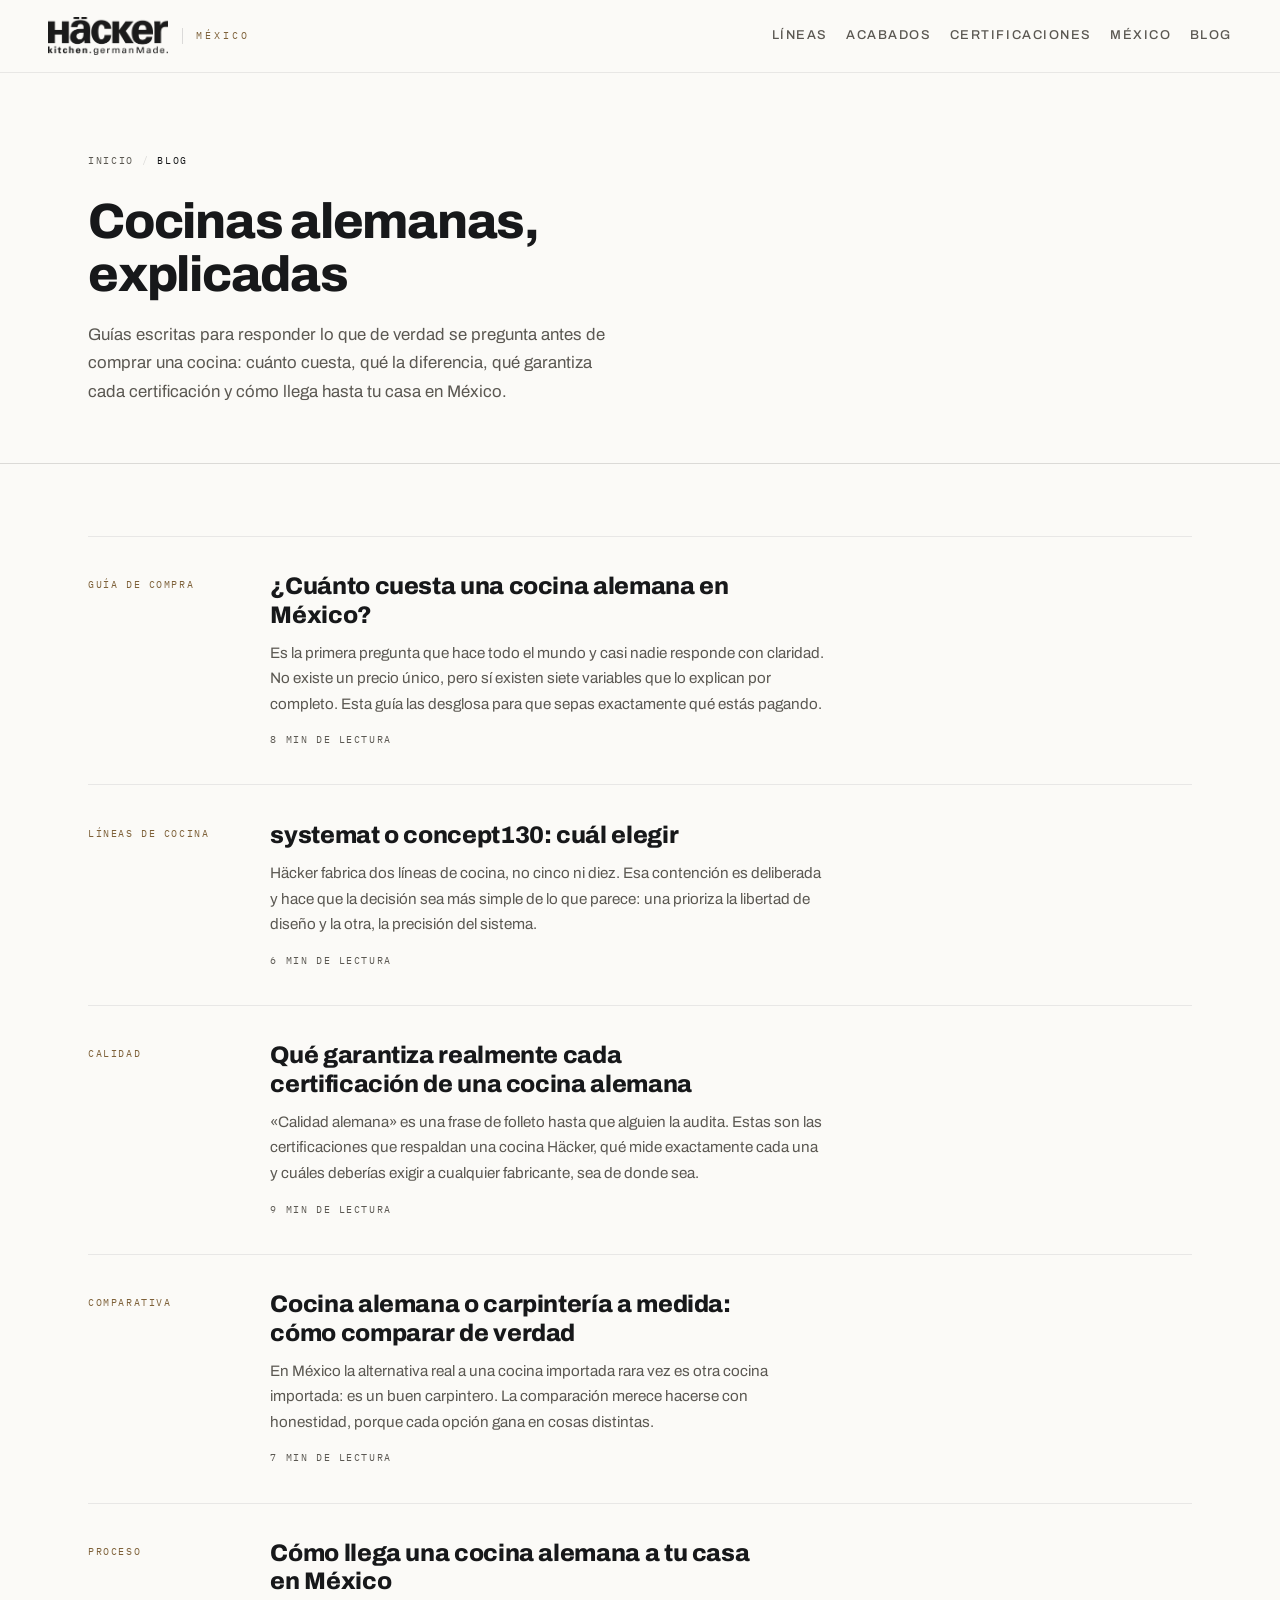
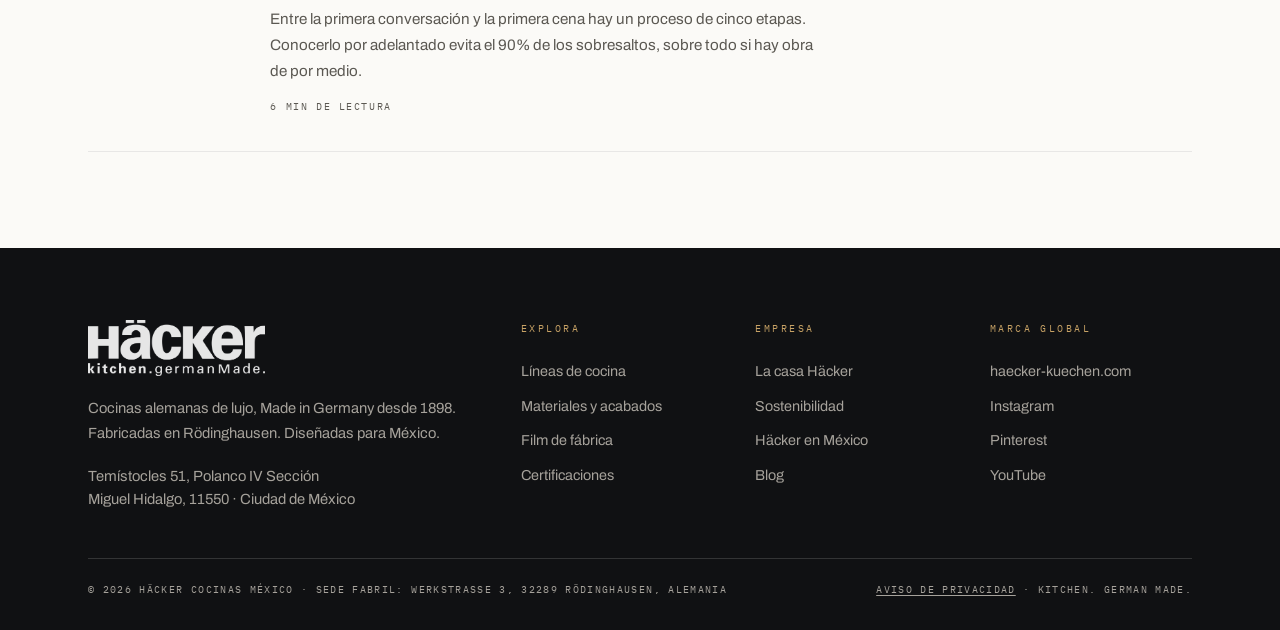
==== commit c417e501: "0209-1604" ====
--- a/blog/index.html
+++ b/blog/index.html
@@ -124,7 +124,7 @@
   <header class="site-header is-scrolled" id="siteHeader">
     <div class="site-header__inner">
       <a class="brand" href="/" aria-label="Häcker Cocinas México — inicio">
-        <img class="brand__logo" src="/assets/logos/hacker-logo.png" alt="Häcker kitchen. german Made. — logotipo" width="1233" height="423">
+        <img class="brand__logo" src="/assets/logos/hacker-logo.png" alt="Häcker kitchen. german Made. — logotipo" width="2048" height="649">
         <span class="brand__region mono">MÉXICO</span>
       </a>
       <nav class="site-nav" id="siteNav" aria-label="Navegación principal">
@@ -213,7 +213,7 @@
     <div class="wrap">
       <div class="site-footer__top">
         <div class="site-footer__brand">
-          <img class="site-footer__logo" src="/assets/logos/hacker-logo.png" alt="Häcker kitchen. german Made. — logotipo" loading="lazy" width="1233" height="423">
+          <img class="site-footer__logo" src="/assets/logos/hacker-logo.png" alt="Häcker kitchen. german Made. — logotipo" loading="lazy" width="2048" height="649">
           <p>Cocinas alemanas de lujo, Made in Germany desde 1898.<br>Fabricadas en Rödinghausen. Diseñadas para México.</p>
           <p class="site-footer__address">Temístocles 51, Polanco IV Sección<br>Miguel Hidalgo, 11550 · Ciudad de México</p>
         </div>
--- a/css/styles.css
+++ b/css/styles.css
@@ -141,7 +141,9 @@
 .brand {
   display: flex;
   align-items: center;
-  gap: 0.75rem;
+  gap: 0.9rem;
+  flex: 0 0 auto;
+  padding-right: 1.35rem;
 }
 
 .brand__logo {
@@ -156,7 +158,9 @@
   letter-spacing: 0.3em;
   color: var(--bronze-deep);
   border-left: 1px solid var(--line);
-  padding-left: 0.75rem;
+  padding-left: 0.8rem;
+  white-space: nowrap;
+  flex: 0 0 auto;
 }
 
 .site-nav {
@@ -247,7 +251,7 @@
 
 .btn--lg { padding: 1.1rem 2.4rem; }
 
-.site-header__cta { padding: 0.65rem 1.3rem; font-size: 0.72rem; }
+.site-header__cta { padding: 0.65rem 1.3rem; font-size: 0.66rem; }
 
 /* ---------- Hero · proceso Häcker ---------- */
 .hero {
@@ -309,8 +313,8 @@
 .hero__story {
   position: absolute;
   z-index: 3;
-  left: max(calc(var(--gutter) + 6.75rem), calc((100vw - var(--wrap)) / 2 + 7rem));
-  bottom: clamp(4.2rem, 9vh, 6.5rem);
+  left: 175px; /* 25px del rail + 150px de separación */
+  bottom: 140px;
   width: min(43rem, calc(100vw - 18rem));
   min-height: 15rem;
   pointer-events: none;
@@ -382,7 +386,7 @@
 .hero__steps {
   position: absolute;
   z-index: 4;
-  left: max(var(--gutter), calc((100vw - var(--wrap)) / 2));
+  left: 25px;
   top: 50%;
   transform: translateY(-50%);
   width: 5.1rem;
@@ -520,7 +524,7 @@
 
   .hero__title {
     max-width: 10.5ch;
-    font-size: clamp(2.65rem, 11.7vw, 4.2rem);
+    font-size: clamp(2.15rem, 9.2vw, 3.25rem);
     line-height: 0.94;
   }
 
@@ -530,8 +534,8 @@
   }
 
   .hero__steps {
-    left: var(--gutter);
-    right: var(--gutter);
+    left: 25px;
+    right: 25px;
     top: 1.15rem;
     width: auto;
     transform: none;
@@ -557,11 +561,6 @@
   .hero__steps li span { font-size: 0.86rem; }
   .hero__steps li small { font-size: 0.42rem; letter-spacing: 0.12em; }
 
-  .hero__progress {
-    left: var(--gutter);
-    bottom: 1.2rem;
-  }
-
   .hero__cue {
     right: var(--gutter);
     bottom: 1.2rem;
@@ -580,8 +579,8 @@
 
 @media (max-width: 560px) {
   .hero__steps li small { display: none; }
-  .hero__story { bottom: 4.5rem; }
-  .hero__title { font-size: clamp(2.35rem, 11vw, 3.45rem); }
+  .hero__story { bottom: 3.15rem; }
+  .hero__title { font-size: clamp(1.95rem, 9vw, 2.9rem); }
   .hero__actions .btn { width: auto; }
 }
 
@@ -640,13 +639,16 @@
 .stat:first-child { border-left: none; }
 
 .stat__num {
-  font-size: clamp(1.9rem, 3.4vw, 2.9rem);
+  font-size: clamp(1.6rem, 2.7vw, 2.25rem);
   font-weight: 400;
   color: var(--ink);
   letter-spacing: -0.01em;
   line-height: 1;
   font-variant-numeric: tabular-nums;
-}
+  white-space: nowrap;
+}
+
+
 
 .stat__label {
   font-size: 0.72rem;
@@ -1817,11 +1819,11 @@
   .stats__grid { grid-template-columns: 1fr; }
   .stat { border-left: none; border-top: 1px solid var(--line-soft); }
   .stat:first-child { border-top: none; }
-  .stat__num { font-size: clamp(1.7rem, 8vw, 2.4rem); overflow-wrap: anywhere; }
+  .stat__num { font-size: clamp(1.5rem, 7vw, 2.05rem); overflow-wrap: anywhere; }
 
   .brand__logo { height: 30px; }
   .brand__region { display: none; }
-  .hero__title { font-size: clamp(2.35rem, 11vw, 3.45rem); }
+  .hero__title { font-size: clamp(1.95rem, 9vw, 2.9rem); }
   .hero__actions .btn { width: auto; }
   .site-footer__nav { grid-template-columns: 1fr 1fr; }
   .cert { grid-template-columns: 50px 1fr; }
